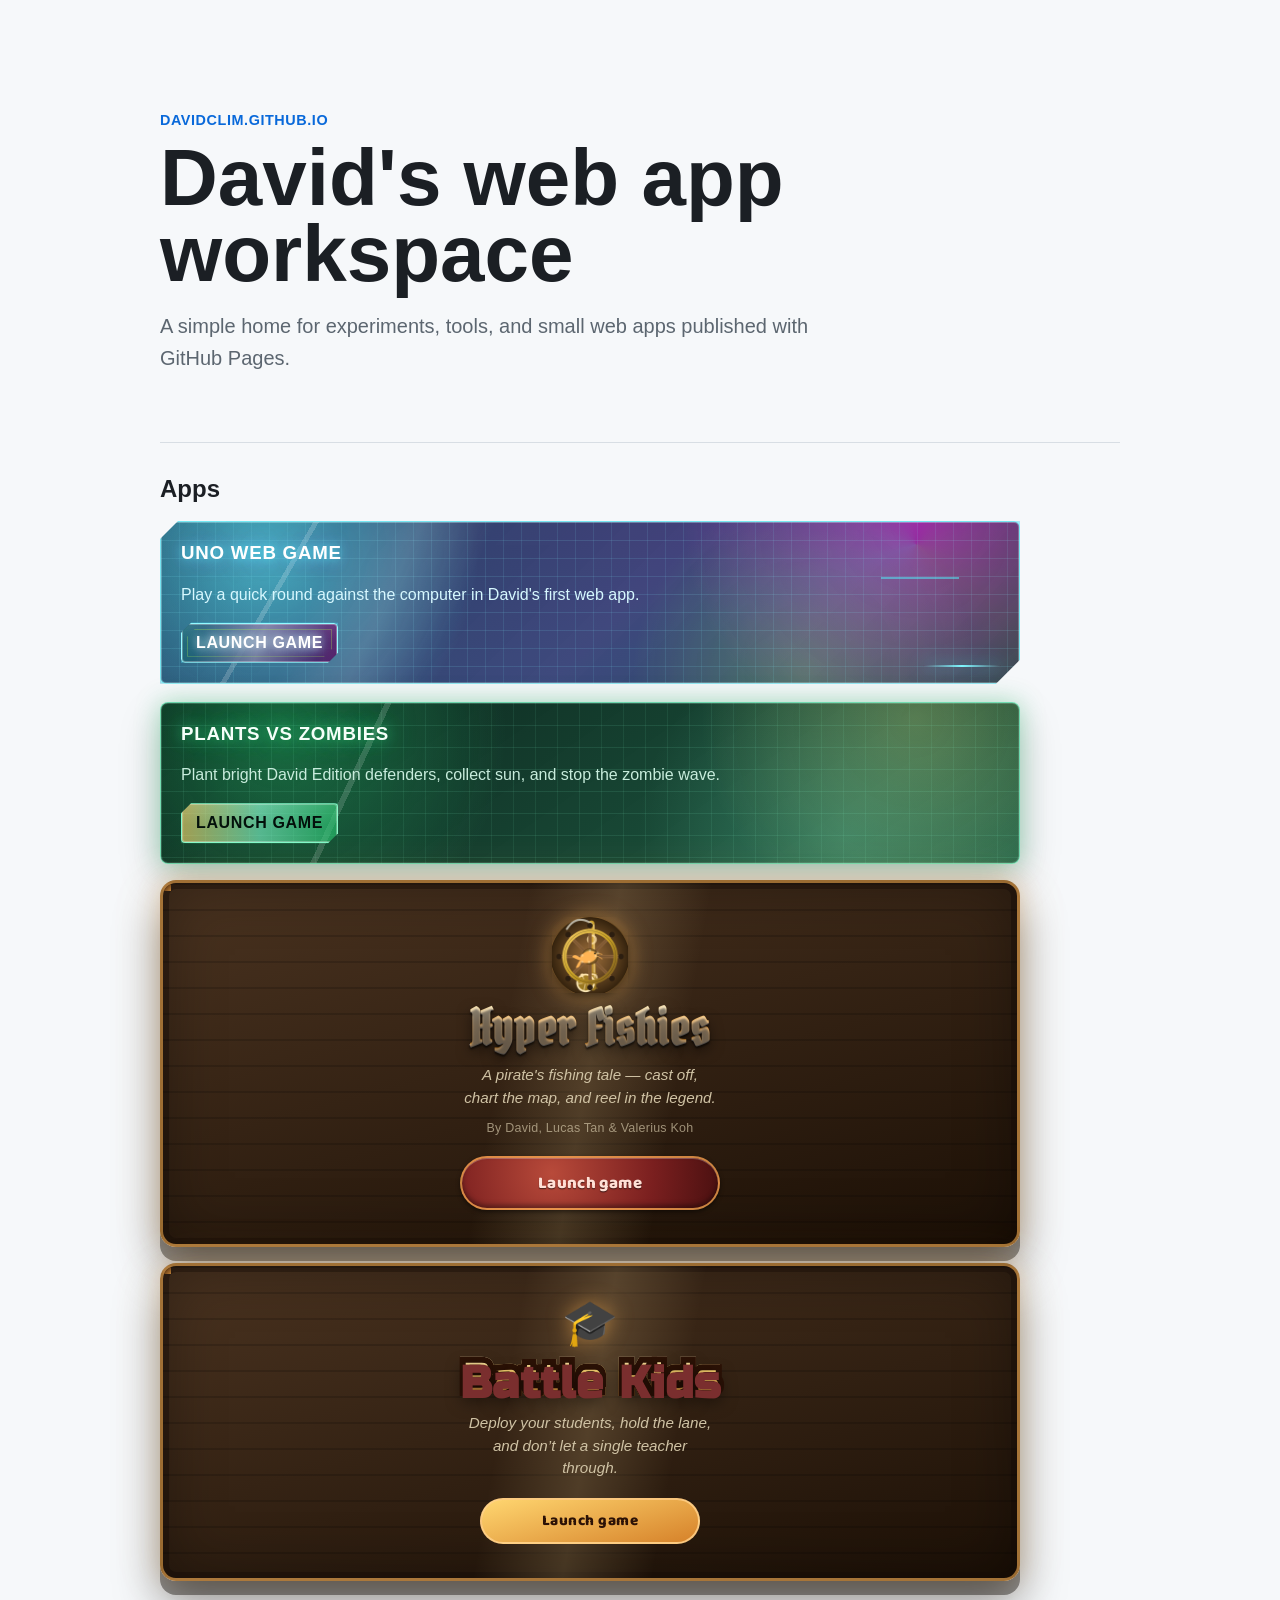
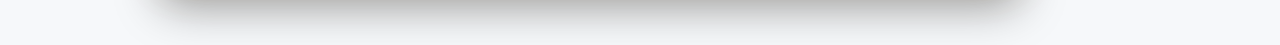
==== index.html @ 42fa00cf "Publish Battle Kids to the live site, with PLAY locked to Credits-only The Starter Student is playab" ====
<!doctype html>
<html lang="en">
  <head>
    <meta charset="utf-8">
    <meta name="viewport" content="width=device-width, initial-scale=1">
    <title>David Clim</title>
    <meta name="description" content="Local web app projects by David Clim.">
    <link rel="preconnect" href="https://fonts.googleapis.com">
    <link rel="preconnect" href="https://fonts.gstatic.com" crossorigin>
    <link href="https://fonts.googleapis.com/css2?family=Pirata+One&family=Russo+One&family=Baloo+2:wght@700;800&display=swap" rel="stylesheet">
    <link rel="stylesheet" href="assets/styles.css">
    <link rel="stylesheet" href="assets/wide-cards.css">
    <link rel="stylesheet" href="assets/reversi-card.css?v=2.0">
    <link rel="stylesheet" href="assets/hyper-fishies-card.css?v=3.0">
    <link rel="stylesheet" href="assets/battle-kids-card.css?v=1.0">
  </head>
  <body>
    <main class="page">
      <section class="intro" aria-labelledby="site-title">
        <p class="eyebrow">davidclim.github.io</p>
        <h1 id="site-title">David's web app workspace</h1>
        <p class="lede">
          A simple home for experiments, tools, and small web apps published with GitHub Pages.
        </p>
      </section>

      <section class="apps" aria-labelledby="apps-title">
        <h2 id="apps-title">Apps</h2>
        <div class="app-list">
          <article class="app-card uno-card" data-theme-target="uno">
            <h3>UNO Web Game</h3>
            <p>Play a quick round against the computer in David's first web app.</p>
            <a class="app-link" href="apps/uno/">Launch game</a>
          </article>
          <article class="app-card reversi-card">
            <h3>Plants vs Zombies</h3>
            <p>Plant bright David Edition defenders, collect sun, and stop the zombie wave.</p>
            <a class="app-link" href="apps/plants-vs-zombies/">Launch game</a>
          </article>
          <article class="app-card hyper-fishies-card">
            <span class="shimmer" aria-hidden="true"></span>
            <img class="hyper-fishies-wheel" src="assets/hyper-fishies-emblem.png" alt="" aria-hidden="true">
            <h3>Hyper Fishies</h3>
            <p class="tagline">A pirate's fishing tale &mdash; cast off, chart the map, and reel in the legend.</p>
            <p class="credits">By David, Lucas Tan &amp; Valerius Koh</p>
            <a class="app-link" href="apps/hyper-fishies/">Launch game</a>
          </article>
          <article class="app-card battle-kids-card">
            <span class="shimmer" aria-hidden="true"></span>
            <span class="battle-kids-emblem" aria-hidden="true">🎓</span>
            <h3>Battle Kids</h3>
            <p class="tagline">Deploy your students, hold the lane, and don&rsquo;t let a single teacher through.</p>
            <a class="app-link" href="apps/teacher-tower-defence/">Launch game</a>
          </article>
        </div>
      </section>
    </main>
  </body>
</html>
---- assets/styles.css ----
:root {
  color-scheme: light;
  --ink: #1b1f24;
  --muted: #5c6670;
  --line: #d8dee4;
  --surface: #ffffff;
  --accent: #0969da;
  --page: #f6f8fa;
  --neo-cyan: #4cf5ff;
  --neo-pink: #ff2eec;
  --neo-violet: #8b5cff;
  --neo-lime: #b8ff4c;
}

* {
  box-sizing: border-box;
}

body {
  margin: 0;
  min-height: 100vh;
  font-family: Arial, Helvetica, sans-serif;
  color: var(--ink);
  background: var(--page);
  transition: color 220ms ease, background 220ms ease;
}

.page {
  width: min(960px, calc(100% - 32px));
  margin: 0 auto;
  padding: 64px 0;
}

.intro {
  padding: 48px 0;
}

.eyebrow {
  margin: 0 0 12px;
  color: var(--accent);
  font-size: 0.9rem;
  font-weight: 700;
  letter-spacing: 0.04em;
  text-transform: uppercase;
}

h1,
h2,
h3,
p {
  margin-top: 0;
}

h1 {
  max-width: 760px;
  margin-bottom: 18px;
  font-size: clamp(2.5rem, 8vw, 5rem);
  line-height: 0.95;
}

.lede {
  max-width: 660px;
  color: var(--muted);
  font-size: 1.25rem;
  line-height: 1.6;
}

.apps {
  border-top: 1px solid var(--line);
  padding-top: 32px;
}

.app-list {
  display: grid;
  grid-template-columns: 1fr;
  gap: 16px;
  max-width: 680px;
}

.app-card {
  display: flex;
  flex-direction: column;
  align-items: flex-start;
  min-height: 140px;
  padding: 20px;
  border: 1px solid var(--line);
  border-radius: 8px;
  background: var(--surface);
  transition: border-color 180ms ease, background 180ms ease, box-shadow 180ms ease, transform 180ms ease;
}

.app-card p {
  flex: 1;
  color: var(--muted);
  line-height: 1.5;
}

.app-link {
  display: inline-flex;
  align-items: center;
  justify-content: center;
  min-height: 40px;
  padding: 0 14px;
  border-radius: 6px;
  color: #ffffff;
  background: var(--accent);
  font-weight: 700;
  text-decoration: none;
  transition: border-color 180ms ease, background 180ms ease, box-shadow 180ms ease, color 180ms ease;
}

.app-link:focus,
.app-link:hover {
  background: #0759bd;
}

.uno-card .app-link {
  position: relative;
  overflow: hidden;
  border: 1px solid rgba(145, 249, 255, 1);
  border-radius: 4px;
  clip-path: polygon(10px 0, 100% 0, 100% calc(100% - 10px), calc(100% - 10px) 100%, 0 100%, 0 10px);
  color: #ffffff;
  background:
    linear-gradient(90deg, rgba(76, 245, 255, 0.34), rgba(139, 92, 255, 0.26), rgba(255, 46, 236, 0.3)),
    linear-gradient(180deg, rgba(255, 255, 255, 0.13), transparent 50%),
    rgba(1, 10, 27, 0.78);
  box-shadow:
    0 0 0 1px rgba(255, 255, 255, 0.3) inset,
    0 0 16px rgba(76, 245, 255, 0.95),
    0 0 34px rgba(76, 245, 255, 0.62),
    0 0 56px rgba(79, 115, 255, 0.38);
  text-transform: uppercase;
  letter-spacing: 0.04em;
  text-shadow:
    0 0 8px rgba(255, 255, 255, 0.8),
    0 0 16px rgba(76, 245, 255, 0.8);
}

.uno-card .app-link::before {
  position: absolute;
  inset: -80% 12%;
  content: "";
  background: linear-gradient(90deg, transparent, rgba(255, 255, 255, 0.72), transparent);
  opacity: 0.48;
  transform: rotate(18deg);
  pointer-events: none;
}

.uno-card .app-link::after {
  position: absolute;
  inset: 5px;
  content: "";
  border: 1px solid rgba(184, 255, 76, 0.28);
  clip-path: polygon(8px 0, 100% 0, 100% calc(100% - 8px), calc(100% - 8px) 100%, 0 100%, 0 8px);
  pointer-events: none;
}

.uno-card .app-link:focus,
.uno-card .app-link:hover {
  color: #ffffff;
  border-color: #bdfbff;
  background:
    linear-gradient(90deg, rgba(184, 255, 76, 0.22), rgba(76, 245, 255, 0.3), rgba(255, 46, 236, 0.26)),
    rgba(4, 12, 32, 0.5);
  box-shadow:
    0 0 0 1px rgba(255, 255, 255, 0.28) inset,
    0 0 18px rgba(189, 251, 255, 0.9),
    0 0 40px rgba(76, 245, 255, 0.58),
    0 0 62px rgba(255, 46, 236, 0.32);
}

.uno-card {
  position: relative;
  isolation: isolate;
  overflow: hidden;
  border: 1px solid rgba(124, 247, 255, 0.92);
  border-radius: 6px;
  clip-path: polygon(18px 0, 100% 0, 100% calc(100% - 24px), calc(100% - 24px) 100%, 0 100%, 0 18px);
  background:
    linear-gradient(120deg, transparent 0 16%, rgba(255, 255, 255, 0.18) 16% 16.6%, transparent 16.6% 100%),
    linear-gradient(rgba(118, 244, 255, 0.12) 1px, transparent 1px),
    linear-gradient(90deg, rgba(118, 244, 255, 0.1) 1px, transparent 1px),
    radial-gradient(circle at 12% 18%, rgba(76, 245, 255, 0.58), transparent 28%),
    radial-gradient(circle at 88% 0%, rgba(255, 46, 236, 0.46), transparent 30%),
    radial-gradient(circle at 75% 92%, rgba(184, 255, 76, 0.24), transparent 26%),
    linear-gradient(135deg, rgba(2, 18, 48, 0.96), rgba(35, 7, 76, 0.92) 54%, rgba(1, 28, 44, 0.96));
  background-size: auto, 18px 18px, 18px 18px, auto, auto, auto, auto;
  box-shadow:
    0 0 0 1px rgba(228, 254, 255, 0.26) inset,
    0 0 20px rgba(76, 245, 255, 0.92),
    0 0 52px rgba(76, 245, 255, 0.56),
    0 0 86px rgba(89, 96, 255, 0.38),
    0 18px 45px rgba(0, 0, 0, 0.24);
  transform: translateY(-2px);
}

.uno-card::before,
.uno-card::after {
  position: absolute;
  content: "";
  pointer-events: none;
  z-index: 0;
}

.uno-card > * {
  position: relative;
  z-index: 1;
}

.uno-card::before {
  inset: 0;
  background:
    linear-gradient(115deg, transparent 0 20%, rgba(255, 255, 255, 0.17) 28%, transparent 36% 100%),
    conic-gradient(from 130deg at 88% 14%, rgba(184, 255, 76, 0.22), rgba(76, 245, 255, 0.28), rgba(255, 46, 236, 0.22), rgba(184, 255, 76, 0.22));
  mix-blend-mode: screen;
  opacity: 0.76;
}

.uno-card::after {
  inset: auto 18px 16px auto;
  width: 78px;
  height: 2px;
  background: linear-gradient(90deg, transparent, #7ff7ff, transparent);
  box-shadow:
    -42px -88px 0 rgba(76, 245, 255, 0.5),
    0 0 18px rgba(76, 245, 255, 0.9);
}

.uno-card h3 {
  color: #ffffff;
  letter-spacing: 0.04em;
  text-transform: uppercase;
  text-shadow:
    0 0 12px rgba(76, 245, 255, 0.88),
    0 0 26px rgba(255, 46, 236, 0.36);
}

.uno-card p {
  color: #d7f8ff;
}

.uno-card:hover,
.uno-card:focus-within {
  border-color: rgba(189, 251, 255, 0.95);
  box-shadow:
    0 0 0 1px rgba(255, 255, 255, 0.22) inset,
    0 0 22px rgba(189, 251, 255, 0.88),
    0 0 52px rgba(76, 245, 255, 0.48),
    0 0 82px rgba(255, 46, 236, 0.3),
    0 20px 48px rgba(0, 0, 0, 0.26);
}

.kittens-card {
  position: relative;
  overflow: hidden;
  border-color: rgba(255, 209, 102, 0.78);
  background:
    radial-gradient(circle at 12% 18%, rgba(255, 77, 46, 0.42), transparent 30%),
    radial-gradient(circle at 88% 8%, rgba(255, 209, 102, 0.34), transparent 28%),
    linear-gradient(145deg, rgba(50, 9, 20, 0.96), rgba(104, 24, 38, 0.9));
  box-shadow:
    0 0 0 1px rgba(255, 255, 255, 0.12) inset,
    0 0 24px rgba(255, 77, 46, 0.34),
    0 16px 42px rgba(0, 0, 0, 0.22);
}

.kittens-card::before {
  position: absolute;
  inset: 0;
  content: "";
  background:
    linear-gradient(115deg, transparent 0 24%, rgba(255, 255, 255, 0.16) 24% 24.8%, transparent 24.8% 100%),
    radial-gradient(circle at 78% 82%, rgba(255, 79, 163, 0.28), transparent 30%);
  pointer-events: none;
}

.kittens-card > * {
  position: relative;
  z-index: 1;
}

.kittens-card h3 {
  color: #fff7eb;
  letter-spacing: 0.04em;
  text-transform: uppercase;
  text-shadow:
    0 0 14px rgba(255, 77, 46, 0.88),
    0 0 28px rgba(255, 209, 102, 0.34);
}

.kittens-card p {
  color: #ffd7aa;
}

.kittens-card .app-link {
  position: relative;
  overflow: hidden;
  min-height: 40px;
  color: #fff7eb;
  border: 1px solid rgba(255, 225, 132, 0.92);
  border-radius: 4px;
  clip-path: polygon(10px 0, 100% 0, 100% calc(100% - 10px), calc(100% - 10px) 100%, 0 100%, 0 10px);
  background:
    linear-gradient(90deg, rgba(255, 209, 102, 0.44), rgba(255, 77, 46, 0.48), rgba(255, 79, 163, 0.36)),
    linear-gradient(180deg, rgba(255, 255, 255, 0.16), transparent 54%),
    rgba(46, 6, 13, 0.86);
  box-shadow:
    0 0 0 1px rgba(255, 255, 255, 0.26) inset,
    0 0 18px rgba(255, 209, 102, 0.62),
    0 0 34px rgba(255, 77, 46, 0.58);
  text-transform: uppercase;
  letter-spacing: 0.04em;
  text-shadow:
    0 0 10px rgba(255, 247, 235, 0.82),
    0 0 18px rgba(255, 209, 102, 0.62);
}

.kittens-card .app-link::before {
  position: absolute;
  inset: -80% 12%;
  content: "";
  background: linear-gradient(90deg, transparent, rgba(255, 255, 255, 0.76), transparent);
  opacity: 0.42;
  transform: rotate(18deg);
  pointer-events: none;
}

.kittens-card .app-link:hover,
.kittens-card .app-link:focus {
  color: #ffffff;
  border-color: #fff1a8;
  background:
    linear-gradient(90deg, rgba(255, 241, 168, 0.52), rgba(255, 79, 163, 0.42), rgba(255, 77, 46, 0.44)),
    rgba(58, 9, 18, 0.78);
  box-shadow:
    0 0 0 1px rgba(255, 255, 255, 0.28) inset,
    0 0 22px rgba(255, 209, 102, 0.72),
    0 0 42px rgba(255, 77, 46, 0.58),
    0 0 62px rgba(255, 79, 163, 0.32);
}

code {
  font-family: Consolas, "Courier New", monospace;
  font-size: 0.95em;
}
---- assets/wide-cards.css ----
@media (min-width: 700px) {
  .app-list {
    max-width: 860px;
  }
}
---- assets/reversi-card.css ----
.reversi-card {
  position: relative;
  isolation: isolate;
  overflow: hidden;
  border-color: rgba(134, 255, 208, 0.78);
  background:
    linear-gradient(rgba(134, 255, 208, 0.1) 1px, transparent 1px),
    linear-gradient(90deg, rgba(134, 255, 208, 0.08) 1px, transparent 1px),
    radial-gradient(circle at 14% 18%, rgba(40, 199, 111, 0.42), transparent 30%),
    radial-gradient(circle at 88% 10%, rgba(249, 214, 107, 0.25), transparent 28%),
    linear-gradient(145deg, rgba(5, 28, 21, 0.98), rgba(14, 83, 55, 0.92));
  background-size: 22px 22px, 22px 22px, auto, auto, auto;
  box-shadow:
    0 0 0 1px rgba(255, 255, 255, 0.12) inset,
    0 0 24px rgba(40, 199, 111, 0.34),
    0 16px 42px rgba(0, 0, 0, 0.22);
}

.reversi-card::before {
  display: none;
}

.reversi-card::after {
  position: absolute;
  inset: 0;
  content: "";
  background:
    linear-gradient(115deg, transparent 0 24%, rgba(255, 255, 255, 0.15) 24% 24.7%, transparent 24.7% 100%),
    radial-gradient(circle at 80% 84%, rgba(134, 255, 208, 0.24), transparent 30%);
  pointer-events: none;
}

.reversi-card > * {
  position: relative;
  z-index: 1;
}

.reversi-card h3 {
  color: #f5fff9;
  letter-spacing: 0.04em;
  text-transform: uppercase;
  text-shadow:
    0 0 14px rgba(40, 199, 111, 0.88),
    0 0 28px rgba(134, 255, 208, 0.34);
}

.reversi-card p {
  color: #c8ecdc;
}

.reversi-card .app-link {
  position: relative;
  overflow: hidden;
  min-height: 40px;
  color: #03100b;
  border: 1px solid rgba(134, 255, 208, 0.92);
  border-radius: 4px;
  clip-path: polygon(10px 0, 100% 0, 100% calc(100% - 10px), calc(100% - 10px) 100%, 0 100%, 0 10px);
  background:
    linear-gradient(90deg, rgba(249, 214, 107, 0.62), rgba(134, 255, 208, 0.58), rgba(40, 199, 111, 0.6)),
    linear-gradient(180deg, rgba(255, 255, 255, 0.2), transparent 54%);
  box-shadow:
    0 0 0 1px rgba(255, 255, 255, 0.28) inset,
    0 0 18px rgba(134, 255, 208, 0.62),
    0 0 34px rgba(40, 199, 111, 0.48);
  text-transform: uppercase;
  letter-spacing: 0.04em;
}

.reversi-card .app-link:hover,
.reversi-card .app-link:focus {
  color: #03100b;
  border-color: #dcffef;
  background:
    linear-gradient(90deg, rgba(255, 232, 125, 0.72), rgba(175, 255, 224, 0.66), rgba(40, 199, 111, 0.62));
  box-shadow:
    0 0 0 1px rgba(255, 255, 255, 0.28) inset,
    0 0 22px rgba(134, 255, 208, 0.72),
    0 0 42px rgba(40, 199, 111, 0.48);
}
---- assets/hyper-fishies-card.css ----
/* Hyper Fishies card — a weathered wood-and-gold plaque, matching the
   in-game panel's own palette and 'Pirata One' wordmark treatment instead
   of the old sunny-beach cyan card. Structurally the same shape every other
   card on this page uses (isolate + ::before/::after texture layers), just
   themed dark and nautical like Reversi's own card goes dark-matrix.
   Brought up to the same "alive" level as the neon UNO/Reversi cards —
   an ambient gold glow, a slow diagonal shimmer sweep, and a pulsing
   lantern-glow behind the emblem — instead of sitting flat next to them. */
.hyper-fishies-card {
  position: relative;
  isolation: isolate;
  overflow: hidden;
  display: flex;
  flex-direction: column;
  align-items: center;
  justify-content: center;
  text-align: center;
  gap: 10px;
  min-height: 300px;
  padding: 34px 28px;
  border: 3px solid rgba(255, 180, 84, 0.55);
  border-radius: 16px;
  background: linear-gradient(165deg, #4a3320 0%, #1c1006 100%);
  box-shadow:
    0 14px 0 rgba(10, 6, 2, 0.4),
    0 24px 46px rgba(0, 0, 0, 0.4),
    0 0 22px rgba(255, 180, 84, 0.28),
    0 0 50px rgba(255, 180, 84, 0.14),
    inset 0 0 0 6px rgba(20, 12, 6, 0.4),
    inset 0 0 60px rgba(0, 0, 0, 0.35);
  transition: border-color 220ms ease, box-shadow 220ms ease, transform 220ms ease;
}

.hyper-fishies-card:hover,
.hyper-fishies-card:focus-within {
  border-color: rgba(255, 208, 138, 0.85);
  box-shadow:
    0 18px 0 rgba(10, 6, 2, 0.4),
    0 28px 52px rgba(0, 0, 0, 0.42),
    0 0 30px rgba(255, 180, 84, 0.42),
    0 0 68px rgba(255, 180, 84, 0.22),
    inset 0 0 0 6px rgba(20, 12, 6, 0.4),
    inset 0 0 60px rgba(0, 0, 0, 0.35);
  transform: translateY(-3px);
}

/* Faint plank-grain bands, echoing the in-game panel's own wood texture. */
.hyper-fishies-card::before {
  position: absolute;
  inset: 0;
  content: "";
  pointer-events: none;
  z-index: 0;
  background-image: repeating-linear-gradient(
    180deg,
    rgba(0, 0, 0, 0.16) 0px, rgba(0, 0, 0, 0.16) 2px,
    transparent 2px, transparent 26px
  );
}

/* Four brass corner rivets, the same detail the in-game panel border uses. */
.hyper-fishies-card::after {
  position: absolute;
  inset: 0;
  content: "";
  pointer-events: none;
  z-index: 0;
  background-image:
    radial-gradient(circle at 16px 16px, #ffe0a0 0%, #ffb454 35%, #7a4a1a 75%, transparent 78%),
    radial-gradient(circle at calc(100% - 16px) 16px, #ffe0a0 0%, #ffb454 35%, #7a4a1a 75%, transparent 78%),
    radial-gradient(circle at 16px calc(100% - 16px), #ffe0a0 0%, #ffb454 35%, #7a4a1a 75%, transparent 78%),
    radial-gradient(circle at calc(100% - 16px) calc(100% - 16px), #ffe0a0 0%, #ffb454 35%, #7a4a1a 75%, transparent 78%);
  background-repeat: no-repeat;
  background-size: 8px 8px;
  opacity: 0.9;
}

.hyper-fishies-card > * {
  position: relative;
  z-index: 1;
}

/* A slow diagonal gold shimmer, the same "polished surface" trick the UNO
   card's own ::before light-sweep uses, just amber instead of cyan and
   loafing along far slower — a card you glance back at twice. */
.hyper-fishies-card .shimmer {
  position: absolute;
  inset: -40% -10%;
  z-index: 0;
  pointer-events: none;
  background: linear-gradient(100deg, transparent 42%, rgba(255, 224, 160, 0.16) 50%, transparent 58%);
  animation: hyper-fishies-shimmer 5s ease-in-out infinite;
}
@keyframes hyper-fishies-shimmer {
  0%, 100% { transform: translateX(-60%); }
  50% { transform: translateX(60%); }
}

/* A warm lantern glow breathing behind the emblem. */
.hyper-fishies-wheel {
  width: 76px;
  height: 76px;
  filter: drop-shadow(0 3px 4px rgba(0, 0, 0, 0.6)) drop-shadow(0 0 10px rgba(255, 180, 84, 0.5));
  animation: hyper-fishies-glow 3.2s ease-in-out infinite;
}
@keyframes hyper-fishies-glow {
  0%, 100% { filter: drop-shadow(0 3px 4px rgba(0, 0, 0, 0.6)) drop-shadow(0 0 8px rgba(255, 180, 84, 0.4)); }
  50% { filter: drop-shadow(0 3px 4px rgba(0, 0, 0, 0.6)) drop-shadow(0 0 18px rgba(255, 180, 84, 0.75)); }
}

.hyper-fishies-card h3 {
  margin: 0;
  font-family: 'Pirata One', 'Baloo 2', cursive;
  font-size: clamp(2.1rem, 7vw, 3rem);
  line-height: 1.05;
  letter-spacing: 0.02em;
  /* Carved-gold-on-wood: a gradient fill via background-clip:text, with a
     stacked dark text-shadow standing in for the embossed bevel the
     in-game canvas title card gets from a real stroke+fill canvas pass —
     the CSS equivalent that doesn't need a second rendering pass. */
  background: linear-gradient(180deg, #fff3c8 0%, #ffb454 45%, #a86a1e 100%);
  -webkit-background-clip: text;
  background-clip: text;
  color: transparent;
  text-shadow:
    0 1px 0 rgba(255, 255, 255, 0.25),
    0 3px 2px rgba(0, 0, 0, 0.6),
    0 6px 14px rgba(0, 0, 0, 0.5);
}

.hyper-fishies-card .tagline {
  margin: 0;
  max-width: 30ch;
  color: #cfc2a4;
  font-size: 0.95rem;
  font-style: italic;
}

.hyper-fishies-card .credits {
  margin: 0;
  color: rgba(207, 194, 164, 0.7);
  font-size: 0.78rem;
  letter-spacing: 0.02em;
}

.hyper-fishies-card h3,
.hyper-fishies-card p {
  display: block;
}

.hyper-fishies-card .app-link {
  position: relative;
  align-self: center;
  min-width: min(100%, 260px);
  min-height: 54px;
  margin-top: 8px;
  padding: 0 32px;
  border: 2px solid rgba(255, 180, 84, 0.7);
  border-radius: 999px;
  color: #ffe0d6;
  background: radial-gradient(circle at 35% 30%, #b84a3a, #7a1f1f 60%, #4a1010 100%);
  box-shadow:
    0 2px 4px rgba(0, 0, 0, 0.5),
    inset 0 1px 0 rgba(255, 255, 255, 0.25),
    inset 0 -3px 5px rgba(0, 0, 0, 0.4);
  font-family: 'Baloo 2', sans-serif;
  font-size: 1.05rem;
  font-weight: 800;
  text-transform: none;
  letter-spacing: 0.02em;
  text-shadow: 0 1px 1px rgba(0, 0, 0, 0.6);
}

.hyper-fishies-card .app-link:hover,
.hyper-fishies-card .app-link:focus {
  color: #fff6ea;
  border-color: #ffd08a;
  background: radial-gradient(circle at 35% 30%, #cc5a48, #8a2626 60%, #5a1414 100%);
}

@media (max-width: 560px) {
  .hyper-fishies-card {
    min-height: 260px;
    padding: 26px 20px;
  }
}
---- assets/battle-kids-card.css ----
/* Battle Kids card — same wood-and-gold plaque construction as every other
   card on this page (isolate + ::before/::after texture layers, a shimmer
   sweep, brass rivets), with the game's own bold outlined title-card
   treatment instead of a plain wordmark. */
.battle-kids-card {
  position: relative;
  isolation: isolate;
  overflow: hidden;
  display: flex;
  flex-direction: column;
  align-items: center;
  justify-content: center;
  text-align: center;
  gap: 10px;
  min-height: 300px;
  padding: 34px 28px;
  border: 3px solid rgba(255, 180, 84, 0.55);
  border-radius: 16px;
  background: linear-gradient(165deg, #4a3320 0%, #1c1006 100%);
  box-shadow:
    0 14px 0 rgba(10, 6, 2, 0.4),
    0 24px 46px rgba(0, 0, 0, 0.4),
    0 0 22px rgba(255, 180, 84, 0.24),
    0 0 50px rgba(255, 180, 84, 0.12),
    inset 0 0 0 6px rgba(20, 12, 6, 0.4),
    inset 0 0 60px rgba(0, 0, 0, 0.35);
  transition: border-color 220ms ease, box-shadow 220ms ease, transform 220ms ease;
}

.battle-kids-card:hover,
.battle-kids-card:focus-within {
  border-color: rgba(255, 208, 138, 0.85);
  box-shadow:
    0 18px 0 rgba(10, 6, 2, 0.4),
    0 28px 52px rgba(0, 0, 0, 0.42),
    0 0 30px rgba(255, 180, 84, 0.38),
    0 0 68px rgba(255, 180, 84, 0.2),
    inset 0 0 0 6px rgba(20, 12, 6, 0.4),
    inset 0 0 60px rgba(0, 0, 0, 0.35);
  transform: translateY(-3px);
}

.battle-kids-card::before {
  position: absolute;
  inset: 0;
  content: "";
  pointer-events: none;
  z-index: 0;
  background-image: repeating-linear-gradient(
    180deg,
    rgba(0, 0, 0, 0.16) 0px, rgba(0, 0, 0, 0.16) 2px,
    transparent 2px, transparent 26px
  );
}

.battle-kids-card::after {
  position: absolute;
  inset: 0;
  content: "";
  pointer-events: none;
  z-index: 0;
  background-image:
    radial-gradient(circle at 16px 16px, #ffe0a0 0%, #ffb454 35%, #7a4a1a 75%, transparent 78%),
    radial-gradient(circle at calc(100% - 16px) 16px, #ffe0a0 0%, #ffb454 35%, #7a4a1a 75%, transparent 78%),
    radial-gradient(circle at 16px calc(100% - 16px), #ffe0a0 0%, #ffb454 35%, #7a4a1a 75%, transparent 78%),
    radial-gradient(circle at calc(100% - 16px) calc(100% - 16px), #ffe0a0 0%, #ffb454 35%, #7a4a1a 75%, transparent 78%);
  background-repeat: no-repeat;
  background-size: 8px 8px;
  opacity: 0.9;
}

.battle-kids-card > * { position: relative; z-index: 1; }

.battle-kids-card .shimmer {
  position: absolute;
  inset: -40% -10%;
  z-index: 0;
  pointer-events: none;
  background: linear-gradient(100deg, transparent 42%, rgba(255, 224, 160, 0.16) 50%, transparent 58%);
  animation: battle-kids-shimmer 5s ease-in-out infinite;
}
@keyframes battle-kids-shimmer {
  0%, 100% { transform: translateX(-60%); }
  50% { transform: translateX(60%); }
}

.battle-kids-emblem {
  font-size: 2.8rem;
  line-height: 1;
  filter: drop-shadow(0 0 10px rgba(255, 180, 84, 0.5));
  animation: battle-kids-glow 3.2s ease-in-out infinite;
}
@keyframes battle-kids-glow {
  0%, 100% { filter: drop-shadow(0 0 8px rgba(255, 180, 84, 0.4)); }
  50% { filter: drop-shadow(0 0 18px rgba(255, 180, 84, 0.75)); }
}

.battle-kids-card h3 {
  margin: 0;
  font-family: 'Russo One', sans-serif;
  font-size: clamp(2.1rem, 8vw, 2.8rem);
  line-height: 1.05;
  letter-spacing: 0.02em;
  background: linear-gradient(180deg, #fff3c8 0%, #ffd670 35%, #ffb454 65%, #d6822a 100%);
  -webkit-background-clip: text;
  background-clip: text;
  color: transparent;
  -webkit-text-stroke: 6px #2c1206;
  paint-order: stroke fill;
  text-shadow: 0 5px 0 #7a2e2e, 0 8px 16px rgba(0, 0, 0, 0.5);
}

.battle-kids-card .tagline {
  margin: 0;
  max-width: 30ch;
  color: #cfc2a4;
  font-size: 0.95rem;
  font-style: italic;
}

.battle-kids-card .app-link {
  align-self: center;
  min-width: min(100%, 220px);
  min-height: 46px;
  margin-top: 8px;
  padding: 0 28px;
  display: inline-flex;
  align-items: center;
  justify-content: center;
  border: 2px solid rgba(255, 208, 138, 0.85);
  border-radius: 999px;
  background: linear-gradient(165deg, #ffd670, #d6822a);
  color: #2c1206;
  font-family: 'Baloo 2', sans-serif;
  font-size: 0.95rem;
  font-weight: 800;
  letter-spacing: 0.03em;
  text-decoration: none;
  transition: transform 180ms ease, box-shadow 180ms ease;
}

.battle-kids-card .app-link:hover,
.battle-kids-card .app-link:focus {
  transform: translateY(-2px);
  box-shadow: 0 0 22px rgba(255, 180, 84, 0.5);
}

@media (max-width: 560px) {
  .battle-kids-card { min-height: 260px; padding: 26px 20px; }
}
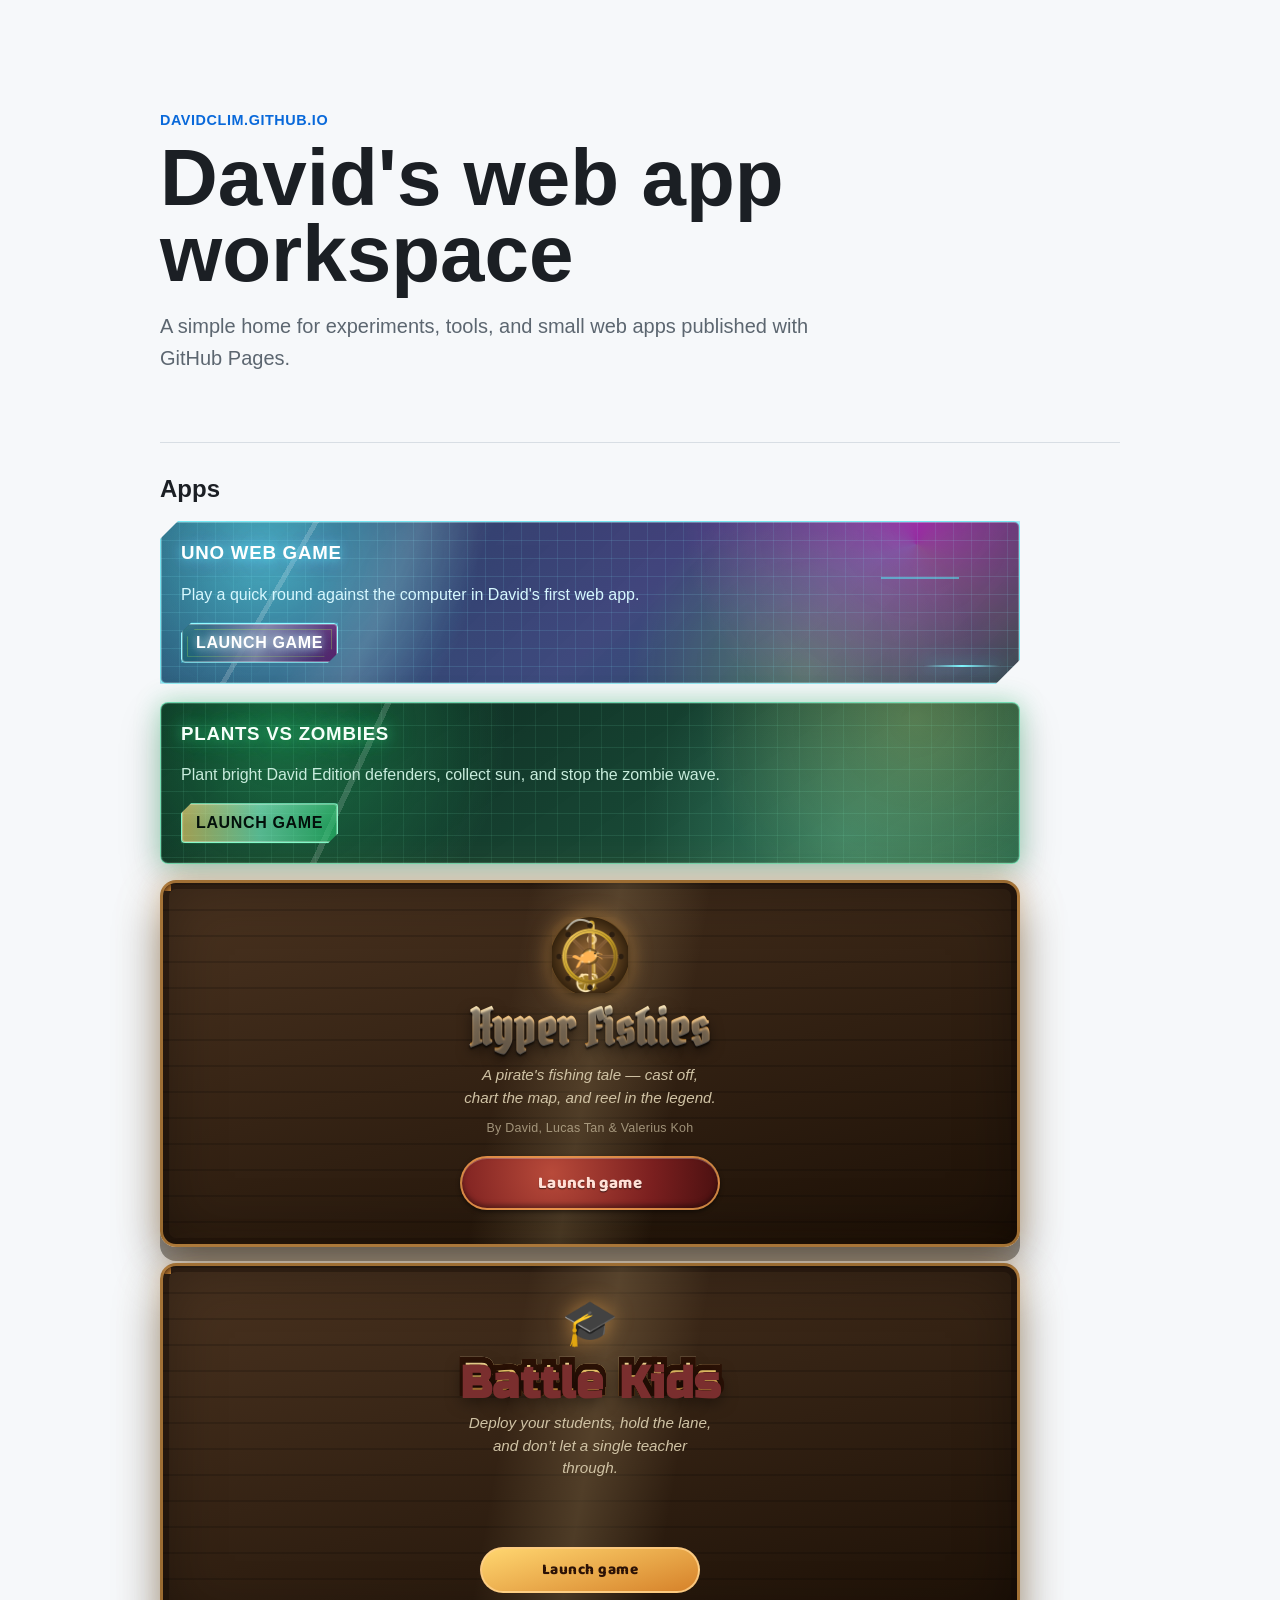
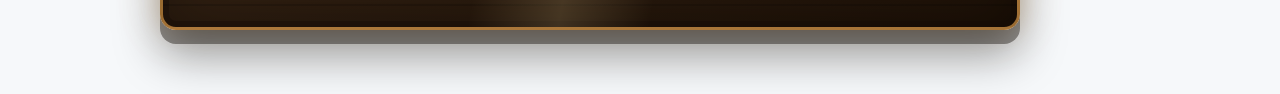
==== commit ea9e7f2a: "Open PLAY to everyone, gate Battle instead; rename currency; match card size PLAY now always works —" ====
--- a/index.html
+++ b/index.html
@@ -12,7 +12,7 @@
     <link rel="stylesheet" href="assets/wide-cards.css">
     <link rel="stylesheet" href="assets/reversi-card.css?v=2.0">
     <link rel="stylesheet" href="assets/hyper-fishies-card.css?v=3.0">
-    <link rel="stylesheet" href="assets/battle-kids-card.css?v=1.0">
+    <link rel="stylesheet" href="assets/battle-kids-card.css?v=2.1">
   </head>
   <body>
     <main class="page">
--- a/assets/battle-kids-card.css
+++ b/assets/battle-kids-card.css
@@ -12,7 +12,7 @@
   justify-content: center;
   text-align: center;
   gap: 10px;
-  min-height: 300px;
+  min-height: 367px;
   padding: 34px 28px;
   border: 3px solid rgba(255, 180, 84, 0.55);
   border-radius: 16px;
@@ -146,5 +146,5 @@
 }
 
 @media (max-width: 560px) {
-  .battle-kids-card { min-height: 260px; padding: 26px 20px; }
+  .battle-kids-card { min-height: 312px; padding: 26px 20px; }
 }
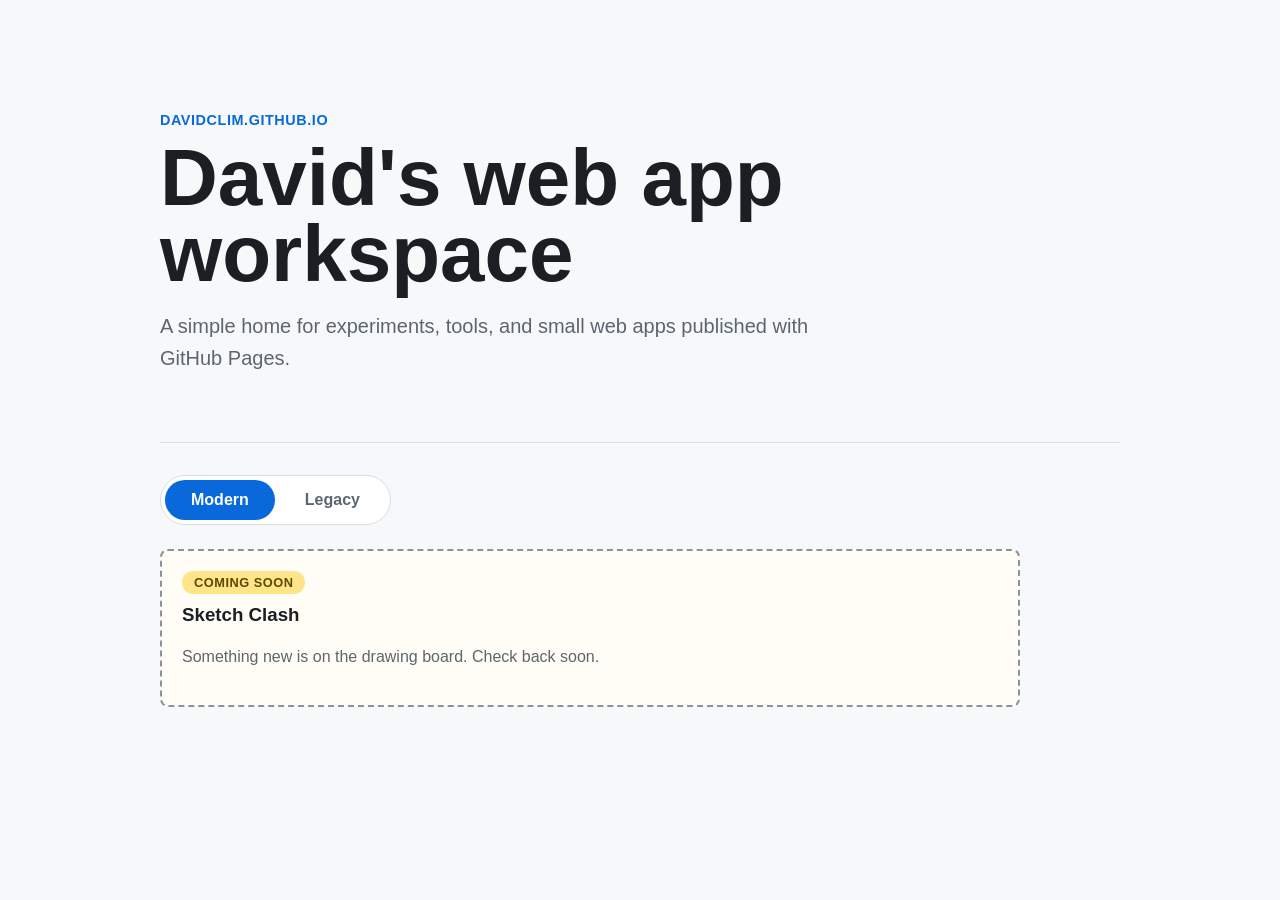
==== commit 53bda330: "Add Modern / Legacy switcher and a Sketch Clash coming-soon card The home page now opens on a Modern" ====
--- a/index.html
+++ b/index.html
@@ -25,7 +25,23 @@
       </section>
 
       <section class="apps" aria-labelledby="apps-title">
-        <h2 id="apps-title">Apps</h2>
+        <h2 id="apps-title" class="visually-hidden">Apps</h2>
+        <div class="era-tabs" role="tablist" aria-label="Game era">
+          <button type="button" class="era-tab is-active" role="tab" id="tab-modern" aria-selected="true" aria-controls="panel-modern" data-era="modern">Modern</button>
+          <button type="button" class="era-tab" role="tab" id="tab-legacy" aria-selected="false" aria-controls="panel-legacy" tabindex="-1" data-era="legacy">Legacy</button>
+        </div>
+
+        <div class="era-panel" role="tabpanel" id="panel-modern" aria-labelledby="tab-modern">
+          <div class="app-list">
+            <article class="app-card sketch-clash-card">
+              <span class="coming-soon-badge">Coming soon</span>
+              <h3>Sketch Clash</h3>
+              <p>Something new is on the drawing board. Check back soon.</p>
+            </article>
+          </div>
+        </div>
+
+        <div class="era-panel" role="tabpanel" id="panel-legacy" aria-labelledby="tab-legacy" hidden>
         <div class="app-list">
           <article class="app-card uno-card" data-theme-target="uno">
             <h3>UNO Web Game</h3>
@@ -53,7 +69,9 @@
             <a class="app-link" href="apps/teacher-tower-defence/">Launch game</a>
           </article>
         </div>
+        </div>
       </section>
     </main>
+    <script src="assets/home.js"></script>
   </body>
 </html>
--- a/assets/styles.css
+++ b/assets/styles.css
@@ -340,6 +340,77 @@
     0 0 62px rgba(255, 79, 163, 0.32);
 }
 
+.visually-hidden {
+  position: absolute;
+  width: 1px;
+  height: 1px;
+  margin: -1px;
+  padding: 0;
+  overflow: hidden;
+  clip: rect(0 0 0 0);
+  white-space: nowrap;
+  border: 0;
+}
+
+.era-tabs {
+  display: inline-flex;
+  gap: 4px;
+  margin-bottom: 24px;
+  padding: 4px;
+  border: 1px solid var(--line);
+  border-radius: 999px;
+  background: var(--surface);
+}
+
+.era-tab {
+  min-height: 40px;
+  padding: 0 26px;
+  border: 0;
+  border-radius: 999px;
+  color: var(--muted);
+  background: transparent;
+  font: inherit;
+  font-weight: 700;
+  cursor: pointer;
+  transition: color 180ms ease, background 180ms ease;
+}
+
+.era-tab:hover {
+  color: var(--ink);
+}
+
+.era-tab.is-active {
+  color: #ffffff;
+  background: var(--accent);
+}
+
+.era-tab:focus-visible {
+  outline: 2px solid var(--accent);
+  outline-offset: 2px;
+}
+
+.era-panel[hidden] {
+  display: none;
+}
+
+.sketch-clash-card {
+  border: 2px dashed #8a929b;
+  background: #fffdf5;
+}
+
+.coming-soon-badge {
+  display: inline-block;
+  margin-bottom: 10px;
+  padding: 4px 12px;
+  border-radius: 999px;
+  color: #5c4a00;
+  background: #ffe58a;
+  font-size: 0.8rem;
+  font-weight: 700;
+  letter-spacing: 0.04em;
+  text-transform: uppercase;
+}
+
 code {
   font-family: Consolas, "Courier New", monospace;
   font-size: 0.95em;
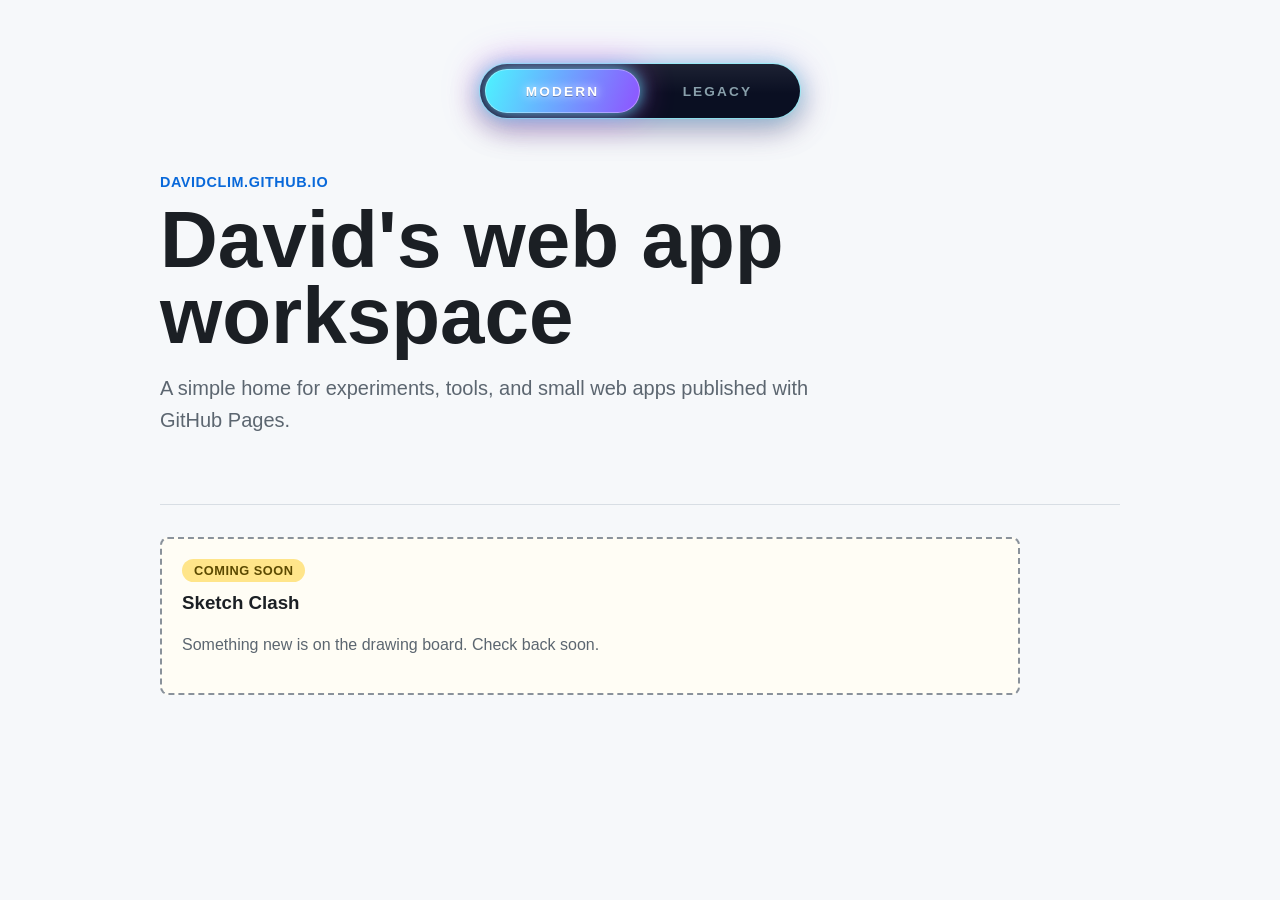
==== commit 759e1851: "Move the Modern / Legacy switch to a sticky top bar and restyle it The switch now floats centered at" ====
--- a/index.html
+++ b/index.html
@@ -16,6 +16,14 @@
   </head>
   <body>
     <main class="page">
+      <nav class="era-bar" aria-label="Game era">
+        <div class="era-switch" role="tablist" aria-label="Game era" data-era="modern">
+          <span class="era-thumb" aria-hidden="true"></span>
+          <button type="button" class="era-tab is-active" role="tab" id="tab-modern" aria-selected="true" aria-controls="panel-modern" data-era="modern">Modern</button>
+          <button type="button" class="era-tab" role="tab" id="tab-legacy" aria-selected="false" aria-controls="panel-legacy" tabindex="-1" data-era="legacy">Legacy</button>
+        </div>
+      </nav>
+
       <section class="intro" aria-labelledby="site-title">
         <p class="eyebrow">davidclim.github.io</p>
         <h1 id="site-title">David's web app workspace</h1>
@@ -26,11 +34,6 @@
 
       <section class="apps" aria-labelledby="apps-title">
         <h2 id="apps-title" class="visually-hidden">Apps</h2>
-        <div class="era-tabs" role="tablist" aria-label="Game era">
-          <button type="button" class="era-tab is-active" role="tab" id="tab-modern" aria-selected="true" aria-controls="panel-modern" data-era="modern">Modern</button>
-          <button type="button" class="era-tab" role="tab" id="tab-legacy" aria-selected="false" aria-controls="panel-legacy" tabindex="-1" data-era="legacy">Legacy</button>
-        </div>
-
         <div class="era-panel" role="tabpanel" id="panel-modern" aria-labelledby="tab-modern">
           <div class="app-list">
             <article class="app-card sketch-clash-card">
--- a/assets/styles.css
+++ b/assets/styles.css
@@ -352,41 +352,104 @@
   border: 0;
 }
 
-.era-tabs {
-  display: inline-flex;
-  gap: 4px;
-  margin-bottom: 24px;
-  padding: 4px;
-  border: 1px solid var(--line);
+.era-bar {
+  position: sticky;
+  top: 14px;
+  z-index: 10;
+  display: flex;
+  justify-content: center;
+  margin-bottom: 8px;
+  pointer-events: none;
+}
+
+.era-switch {
+  --thumb-w: calc(50% - 5px);
+  position: relative;
+  display: grid;
+  grid-template-columns: 1fr 1fr;
+  width: min(320px, 100%);
+  padding: 5px;
   border-radius: 999px;
-  background: var(--surface);
+  isolation: isolate;
+  pointer-events: auto;
+  background:
+    linear-gradient(180deg, rgba(255, 255, 255, 0.08), transparent 55%),
+    #0a0f22;
+  box-shadow:
+    0 0 0 1px rgba(124, 247, 255, 0.55),
+    0 0 18px rgba(76, 245, 255, 0.35),
+    0 0 42px rgba(139, 92, 255, 0.28),
+    0 10px 30px rgba(10, 15, 34, 0.35);
+}
+
+.era-thumb {
+  position: absolute;
+  top: 5px;
+  bottom: 5px;
+  left: 5px;
+  z-index: -1;
+  width: var(--thumb-w);
+  border-radius: 999px;
+  background: linear-gradient(110deg, var(--neo-cyan), var(--neo-violet), var(--neo-pink), var(--neo-cyan));
+  background-size: 300% 100%;
+  box-shadow:
+    0 0 0 1px rgba(255, 255, 255, 0.35) inset,
+    0 0 16px rgba(76, 245, 255, 0.8),
+    0 0 34px rgba(255, 46, 236, 0.45);
+  transition: transform 420ms cubic-bezier(0.34, 1.4, 0.5, 1);
+  animation: era-thumb-flow 5s linear infinite;
+}
+
+.era-switch[data-era="legacy"] .era-thumb {
+  transform: translateX(calc(100% + 0px));
+}
+
+@keyframes era-thumb-flow {
+  to { background-position: 300% 0; }
 }
 
 .era-tab {
-  min-height: 40px;
-  padding: 0 26px;
+  min-height: 44px;
+  padding: 0 12px;
   border: 0;
   border-radius: 999px;
-  color: var(--muted);
+  color: rgba(215, 248, 255, 0.62);
   background: transparent;
   font: inherit;
-  font-weight: 700;
+  font-size: 0.85rem;
+  font-weight: 800;
+  letter-spacing: 0.16em;
+  text-transform: uppercase;
   cursor: pointer;
-  transition: color 180ms ease, background 180ms ease;
+  transition: color 240ms ease, text-shadow 240ms ease;
 }
 
 .era-tab:hover {
-  color: var(--ink);
+  color: #ffffff;
 }
 
 .era-tab.is-active {
   color: #ffffff;
-  background: var(--accent);
+  text-shadow: 0 0 10px rgba(255, 255, 255, 0.85), 0 1px 0 rgba(0, 0, 40, 0.35);
 }
 
 .era-tab:focus-visible {
-  outline: 2px solid var(--accent);
-  outline-offset: 2px;
+  outline: 2px solid #ffffff;
+  outline-offset: -3px;
+}
+
+.era-panel:not([hidden]) {
+  animation: era-panel-in 380ms cubic-bezier(0.2, 0.8, 0.3, 1);
+}
+
+@keyframes era-panel-in {
+  from { opacity: 0; transform: translateY(14px) scale(0.985); }
+  to { opacity: 1; transform: none; }
+}
+
+@media (prefers-reduced-motion: reduce) {
+  .era-thumb { animation: none; transition: none; }
+  .era-panel:not([hidden]) { animation: none; }
 }
 
 .era-panel[hidden] {
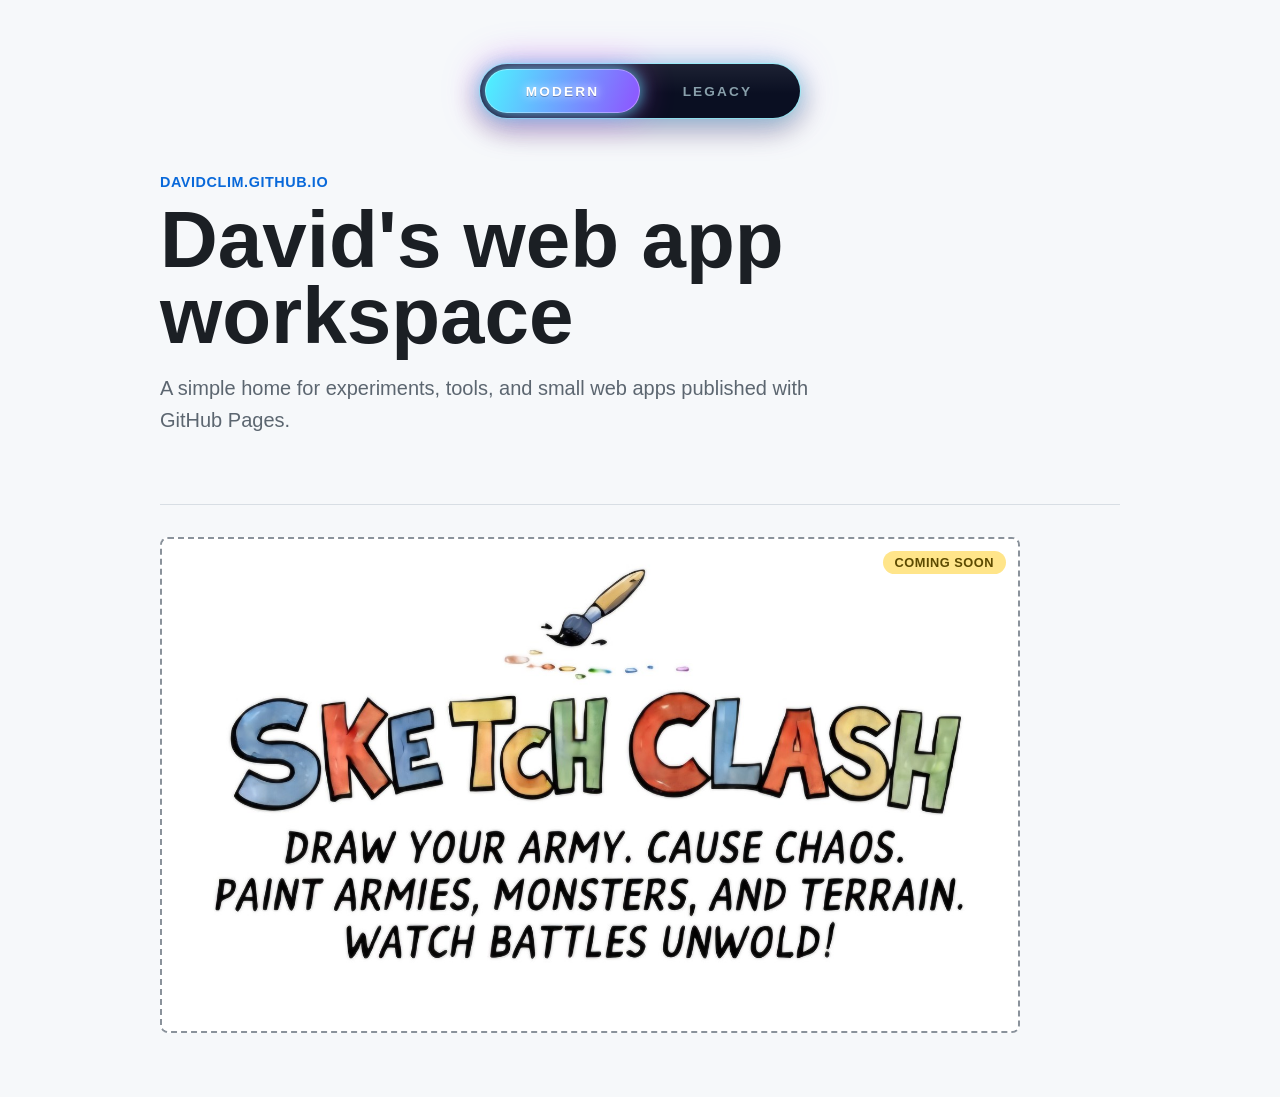
==== commit 73295100: "Use the Sketch Clash title art as the Modern tab's card The coming-soon card is now the painted Sket" ====
--- a/index.html
+++ b/index.html
@@ -38,8 +38,8 @@
           <div class="app-list">
             <article class="app-card sketch-clash-card">
               <span class="coming-soon-badge">Coming soon</span>
-              <h3>Sketch Clash</h3>
-              <p>Something new is on the drawing board. Check back soon.</p>
+              <h3 class="visually-hidden">Sketch Clash</h3>
+              <img class="sketch-clash-title" src="assets/sketch-clash-title.jpg" width="1600" height="920" alt="Sketch Clash: draw your army, cause chaos. Paint armies, monsters, and terrain. Watch battles unfold!">
             </article>
           </div>
         </div>
--- a/assets/styles.css
+++ b/assets/styles.css
@@ -457,13 +457,26 @@
 }
 
 .sketch-clash-card {
+  position: relative;
+  min-height: 0;
+  padding: 0;
+  overflow: hidden;
   border: 2px dashed #8a929b;
-  background: #fffdf5;
+  background: #ffffff;
+}
+
+.sketch-clash-title {
+  display: block;
+  width: 100%;
+  height: auto;
 }
 
 .coming-soon-badge {
+  position: absolute;
+  top: 12px;
+  right: 12px;
+  z-index: 1;
   display: inline-block;
-  margin-bottom: 10px;
   padding: 4px 12px;
   border-radius: 999px;
   color: #5c4a00;
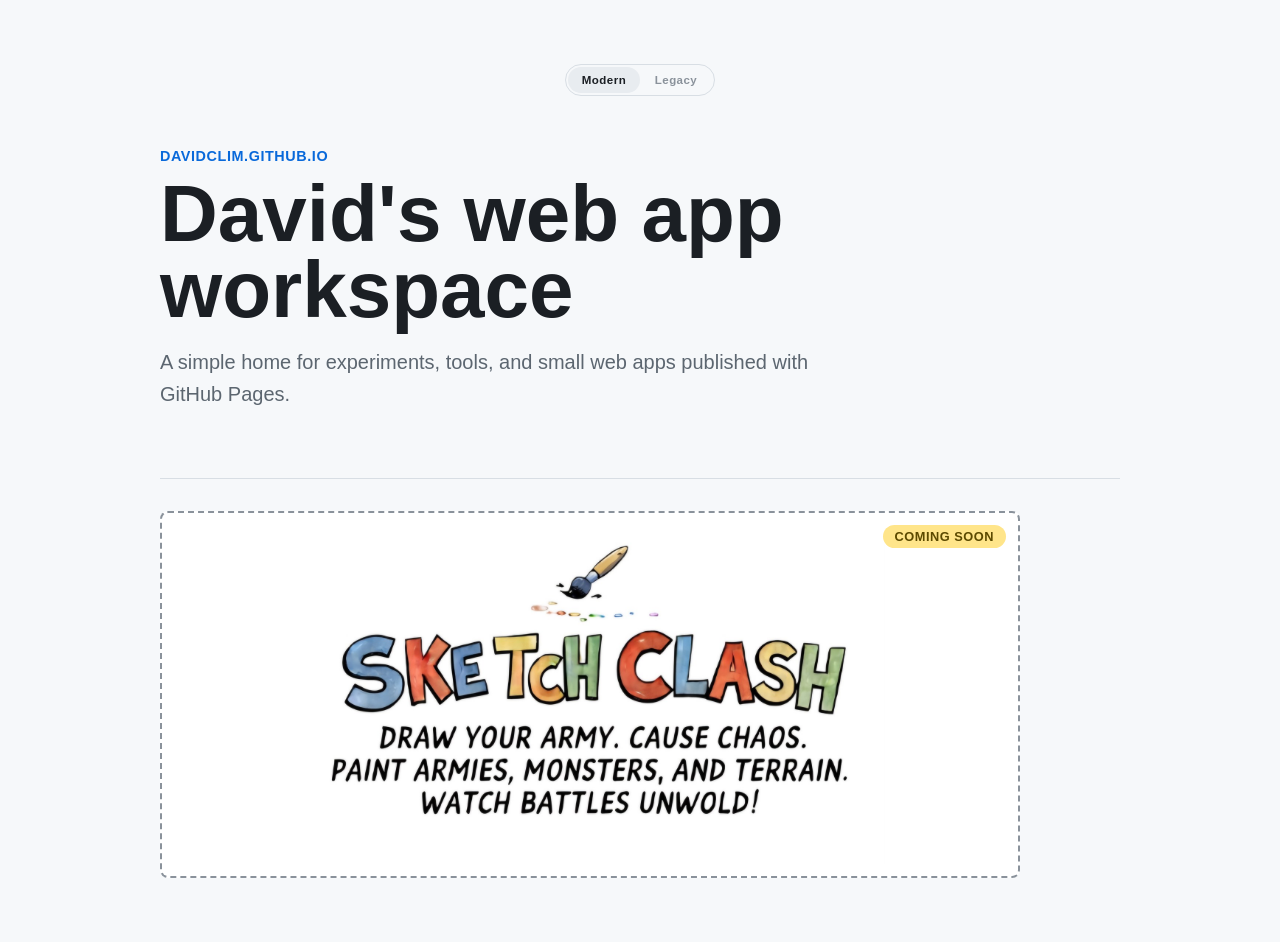
==== commit f44ebb88: "Cache-bust the home page stylesheet, script, and Sketch Clash art styles.css and home.js had no vers" ====
--- a/index.html
+++ b/index.html
@@ -8,8 +8,8 @@
     <link rel="preconnect" href="https://fonts.googleapis.com">
     <link rel="preconnect" href="https://fonts.gstatic.com" crossorigin>
     <link href="https://fonts.googleapis.com/css2?family=Pirata+One&family=Russo+One&family=Baloo+2:wght@700;800&display=swap" rel="stylesheet">
-    <link rel="stylesheet" href="assets/styles.css">
-    <link rel="stylesheet" href="assets/wide-cards.css">
+    <link rel="stylesheet" href="assets/styles.css?v=3.0">
+    <link rel="stylesheet" href="assets/wide-cards.css?v=3.0">
     <link rel="stylesheet" href="assets/reversi-card.css?v=2.0">
     <link rel="stylesheet" href="assets/hyper-fishies-card.css?v=3.0">
     <link rel="stylesheet" href="assets/battle-kids-card.css?v=2.1">
@@ -39,7 +39,7 @@
             <article class="app-card sketch-clash-card">
               <span class="coming-soon-badge">Coming soon</span>
               <h3 class="visually-hidden">Sketch Clash</h3>
-              <img class="sketch-clash-title" src="assets/sketch-clash-title.jpg" width="1600" height="920" alt="Sketch Clash: draw your army, cause chaos. Paint armies, monsters, and terrain. Watch battles unfold!">
+              <img class="sketch-clash-title" src="assets/sketch-clash-title.jpg?v=3.0" width="1600" height="920" alt="Sketch Clash: draw your army, cause chaos. Paint armies, monsters, and terrain. Watch battles unfold!">
             </article>
           </div>
         </div>
@@ -75,6 +75,6 @@
         </div>
       </section>
     </main>
-    <script src="assets/home.js"></script>
+    <script src="assets/home.js?v=3.0"></script>
   </body>
 </html>
--- a/assets/styles.css
+++ b/assets/styles.css
@@ -353,89 +353,62 @@
 }
 
 .era-bar {
-  position: sticky;
-  top: 14px;
-  z-index: 10;
   display: flex;
   justify-content: center;
-  margin-bottom: 8px;
-  pointer-events: none;
+  margin-bottom: 4px;
 }
 
 .era-switch {
-  --thumb-w: calc(50% - 5px);
   position: relative;
   display: grid;
   grid-template-columns: 1fr 1fr;
-  width: min(320px, 100%);
-  padding: 5px;
+  width: 150px;
+  padding: 2px;
+  border: 1px solid var(--line);
   border-radius: 999px;
   isolation: isolate;
-  pointer-events: auto;
-  background:
-    linear-gradient(180deg, rgba(255, 255, 255, 0.08), transparent 55%),
-    #0a0f22;
-  box-shadow:
-    0 0 0 1px rgba(124, 247, 255, 0.55),
-    0 0 18px rgba(76, 245, 255, 0.35),
-    0 0 42px rgba(139, 92, 255, 0.28),
-    0 10px 30px rgba(10, 15, 34, 0.35);
+  background: transparent;
 }
 
 .era-thumb {
   position: absolute;
-  top: 5px;
-  bottom: 5px;
-  left: 5px;
+  top: 2px;
+  bottom: 2px;
+  left: 2px;
   z-index: -1;
-  width: var(--thumb-w);
+  width: calc(50% - 2px);
   border-radius: 999px;
-  background: linear-gradient(110deg, var(--neo-cyan), var(--neo-violet), var(--neo-pink), var(--neo-cyan));
-  background-size: 300% 100%;
-  box-shadow:
-    0 0 0 1px rgba(255, 255, 255, 0.35) inset,
-    0 0 16px rgba(76, 245, 255, 0.8),
-    0 0 34px rgba(255, 46, 236, 0.45);
-  transition: transform 420ms cubic-bezier(0.34, 1.4, 0.5, 1);
-  animation: era-thumb-flow 5s linear infinite;
+  background: #e8ecf0;
+  transition: transform 220ms ease;
 }
 
 .era-switch[data-era="legacy"] .era-thumb {
-  transform: translateX(calc(100% + 0px));
-}
-
-@keyframes era-thumb-flow {
-  to { background-position: 300% 0; }
+  transform: translateX(100%);
 }
 
 .era-tab {
-  min-height: 44px;
-  padding: 0 12px;
+  min-height: 26px;
+  padding: 0 10px;
   border: 0;
   border-radius: 999px;
-  color: rgba(215, 248, 255, 0.62);
+  color: #8a929b;
   background: transparent;
   font: inherit;
-  font-size: 0.85rem;
-  font-weight: 800;
-  letter-spacing: 0.16em;
-  text-transform: uppercase;
+  font-size: 0.72rem;
+  font-weight: 600;
+  letter-spacing: 0.04em;
   cursor: pointer;
-  transition: color 240ms ease, text-shadow 240ms ease;
-}
-
-.era-tab:hover {
-  color: #ffffff;
-}
-
+  transition: color 180ms ease;
+}
+
+.era-tab:hover,
 .era-tab.is-active {
-  color: #ffffff;
-  text-shadow: 0 0 10px rgba(255, 255, 255, 0.85), 0 1px 0 rgba(0, 0, 40, 0.35);
+  color: var(--ink);
 }
 
 .era-tab:focus-visible {
-  outline: 2px solid #ffffff;
-  outline-offset: -3px;
+  outline: 2px solid var(--accent);
+  outline-offset: 1px;
 }
 
 .era-panel:not([hidden]) {
@@ -448,7 +421,7 @@
 }
 
 @media (prefers-reduced-motion: reduce) {
-  .era-thumb { animation: none; transition: none; }
+  .era-thumb { transition: none; }
   .era-panel:not([hidden]) { animation: none; }
 }
 
@@ -458,8 +431,10 @@
 
 .sketch-clash-card {
   position: relative;
+  align-items: stretch;
+  height: 367px;
   min-height: 0;
-  padding: 0;
+  padding: 12px;
   overflow: hidden;
   border: 2px dashed #8a929b;
   background: #ffffff;
@@ -468,7 +443,14 @@
 .sketch-clash-title {
   display: block;
   width: 100%;
-  height: auto;
+  height: 100%;
+  object-fit: contain;
+}
+
+@media (max-width: 560px) {
+  .sketch-clash-card {
+    height: 336px;
+  }
 }
 
 .coming-soon-badge {
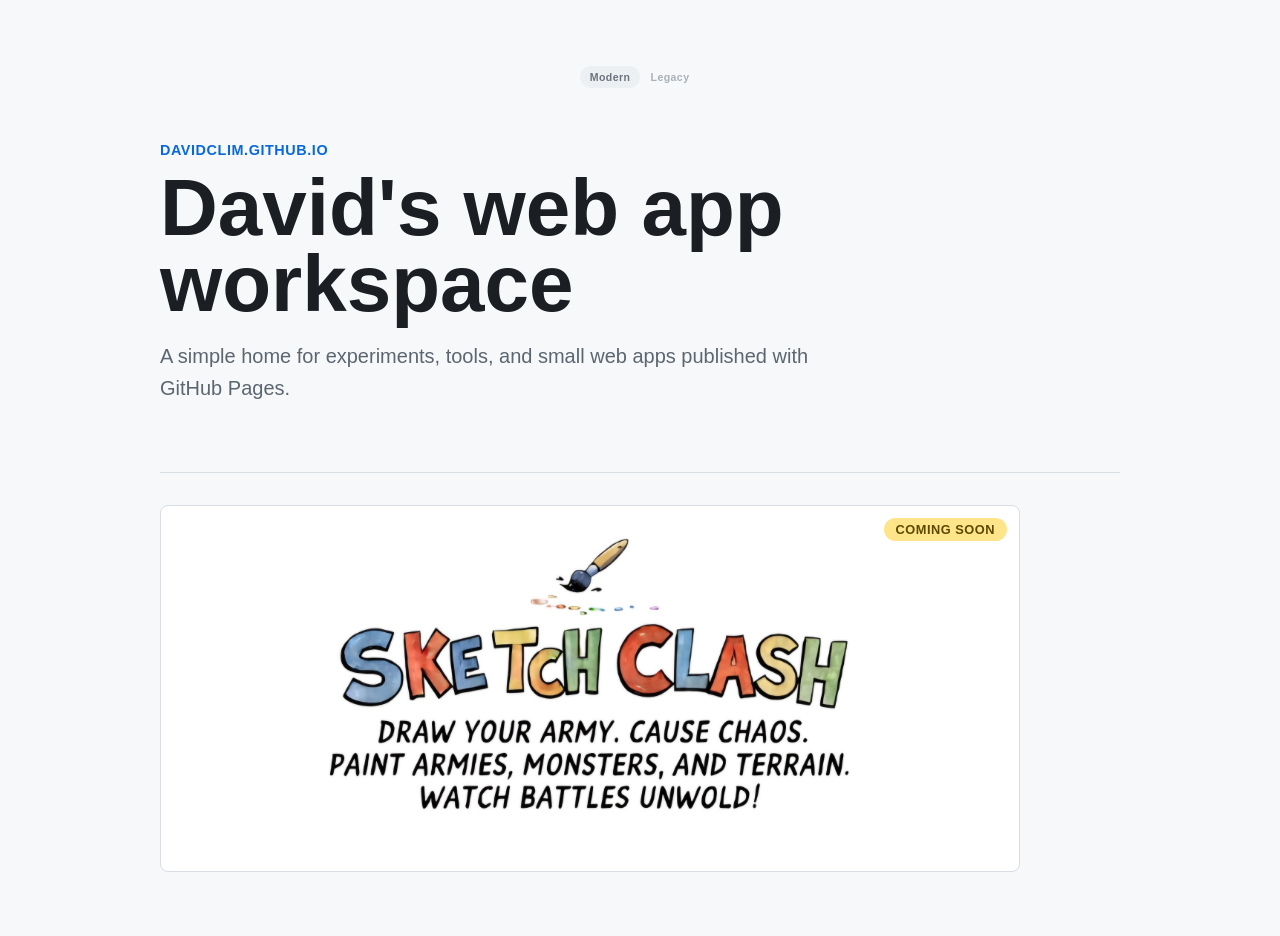
==== commit 867e8769: "Make the Modern / Legacy switch fainter and drop the dashed card outline The switch loses its border" ====
--- a/index.html
+++ b/index.html
@@ -8,7 +8,7 @@
     <link rel="preconnect" href="https://fonts.googleapis.com">
     <link rel="preconnect" href="https://fonts.gstatic.com" crossorigin>
     <link href="https://fonts.googleapis.com/css2?family=Pirata+One&family=Russo+One&family=Baloo+2:wght@700;800&display=swap" rel="stylesheet">
-    <link rel="stylesheet" href="assets/styles.css?v=3.0">
+    <link rel="stylesheet" href="assets/styles.css?v=3.1">
     <link rel="stylesheet" href="assets/wide-cards.css?v=3.0">
     <link rel="stylesheet" href="assets/reversi-card.css?v=2.0">
     <link rel="stylesheet" href="assets/hyper-fishies-card.css?v=3.0">
--- a/assets/styles.css
+++ b/assets/styles.css
@@ -362,9 +362,8 @@
   position: relative;
   display: grid;
   grid-template-columns: 1fr 1fr;
-  width: 150px;
+  width: 124px;
   padding: 2px;
-  border: 1px solid var(--line);
   border-radius: 999px;
   isolation: isolate;
   background: transparent;
@@ -378,7 +377,7 @@
   z-index: -1;
   width: calc(50% - 2px);
   border-radius: 999px;
-  background: #e8ecf0;
+  background: #edf0f3;
   transition: transform 220ms ease;
 }
 
@@ -387,14 +386,14 @@
 }
 
 .era-tab {
-  min-height: 26px;
-  padding: 0 10px;
+  min-height: 22px;
+  padding: 0 8px;
   border: 0;
   border-radius: 999px;
-  color: #8a929b;
+  color: #aab1b8;
   background: transparent;
   font: inherit;
-  font-size: 0.72rem;
+  font-size: 0.66rem;
   font-weight: 600;
   letter-spacing: 0.04em;
   cursor: pointer;
@@ -403,7 +402,7 @@
 
 .era-tab:hover,
 .era-tab.is-active {
-  color: var(--ink);
+  color: #6b737c;
 }
 
 .era-tab:focus-visible {
@@ -436,7 +435,7 @@
   min-height: 0;
   padding: 12px;
   overflow: hidden;
-  border: 2px dashed #8a929b;
+  border: 1px solid var(--line);
   background: #ffffff;
 }
 
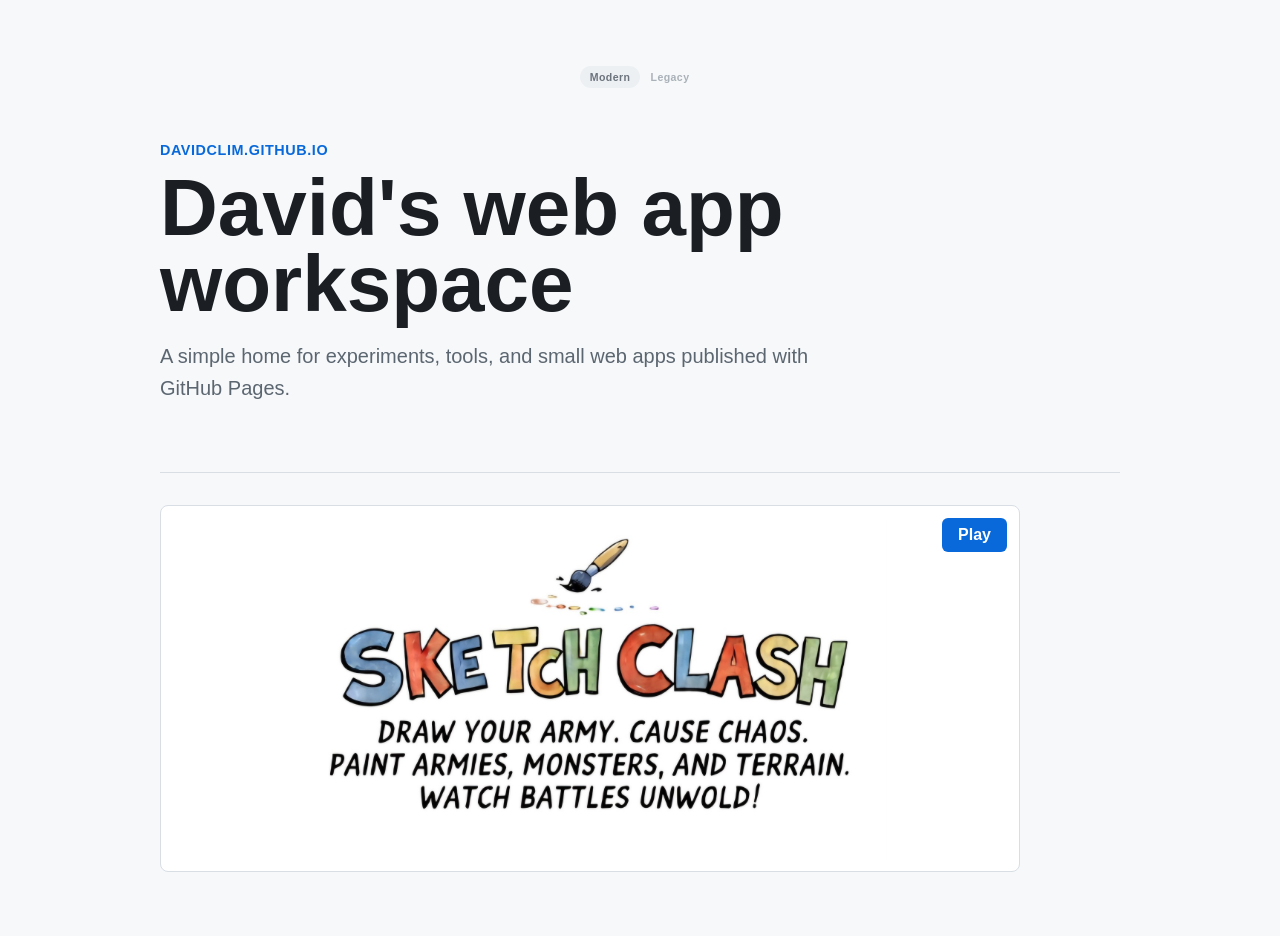
==== commit 8987808f: "Link the Sketch Clash card to the game The whole card is now a link to apps/sketch-clash/, with a Pl" ====
--- a/index.html
+++ b/index.html
@@ -8,7 +8,7 @@
     <link rel="preconnect" href="https://fonts.googleapis.com">
     <link rel="preconnect" href="https://fonts.gstatic.com" crossorigin>
     <link href="https://fonts.googleapis.com/css2?family=Pirata+One&family=Russo+One&family=Baloo+2:wght@700;800&display=swap" rel="stylesheet">
-    <link rel="stylesheet" href="assets/styles.css?v=3.1">
+    <link rel="stylesheet" href="assets/styles.css?v=3.2">
     <link rel="stylesheet" href="assets/wide-cards.css?v=3.0">
     <link rel="stylesheet" href="assets/reversi-card.css?v=2.0">
     <link rel="stylesheet" href="assets/hyper-fishies-card.css?v=3.0">
@@ -37,8 +37,9 @@
         <div class="era-panel" role="tabpanel" id="panel-modern" aria-labelledby="tab-modern">
           <div class="app-list">
             <article class="app-card sketch-clash-card">
-              <span class="coming-soon-badge">Coming soon</span>
+              <span class="play-badge" aria-hidden="true">Play</span>
               <h3 class="visually-hidden">Sketch Clash</h3>
+              <a class="card-link" href="apps/sketch-clash/" aria-label="Play Sketch Clash"></a>
               <img class="sketch-clash-title" src="assets/sketch-clash-title.jpg?v=3.0" width="1600" height="920" alt="Sketch Clash: draw your army, cause chaos. Paint armies, monsters, and terrain. Watch battles unfold!">
             </article>
           </div>
--- a/assets/styles.css
+++ b/assets/styles.css
@@ -452,20 +452,41 @@
   }
 }
 
-.coming-soon-badge {
+.card-link {
+  position: absolute;
+  inset: 0;
+  z-index: 2;
+  border-radius: inherit;
+}
+
+.card-link:focus-visible {
+  outline: 3px solid var(--accent);
+  outline-offset: -3px;
+}
+
+.sketch-clash-card:hover {
+  border-color: #b9c4d2;
+  box-shadow: 0 4px 16px rgba(27, 31, 36, 0.08);
+}
+
+.play-badge {
   position: absolute;
   top: 12px;
   right: 12px;
   z-index: 1;
-  display: inline-block;
-  padding: 4px 12px;
-  border-radius: 999px;
-  color: #5c4a00;
-  background: #ffe58a;
-  font-size: 0.8rem;
+  display: inline-flex;
+  align-items: center;
+  min-height: 34px;
+  padding: 0 16px;
+  border-radius: 6px;
+  color: #ffffff;
+  background: var(--accent);
   font-weight: 700;
-  letter-spacing: 0.04em;
-  text-transform: uppercase;
+  transition: background 180ms ease;
+}
+
+.sketch-clash-card:hover .play-badge {
+  background: #0759bd;
 }
 
 code {
